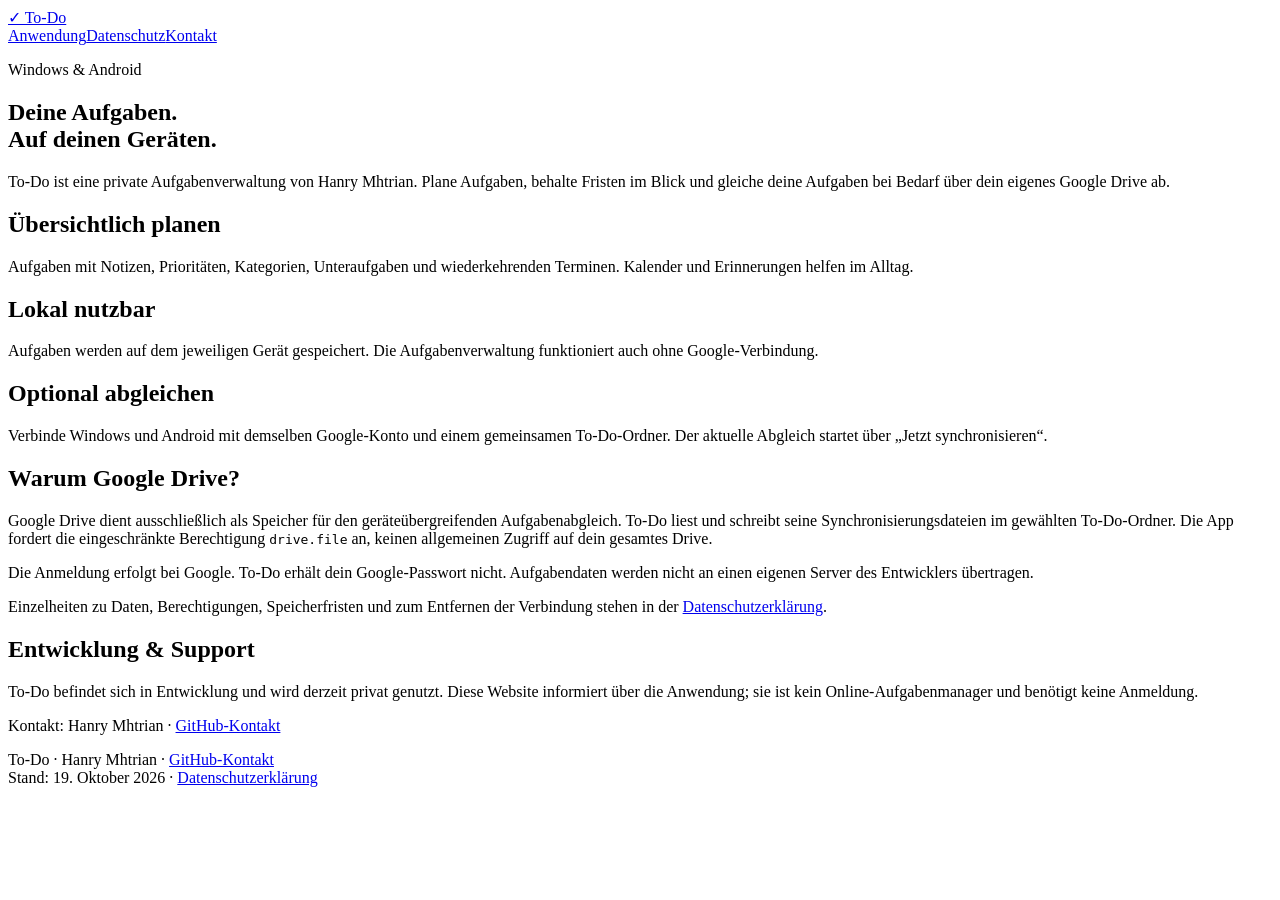
==== index.html @ 04342f7f "Add public To-Do app information without private contact data" ====
<!doctype html><html lang="de"><head><meta charset="utf-8"><meta name="viewport" content="width=device-width,initial-scale=1"><meta name="description" content="To-Do für Windows und Android – Aufgabenverwaltung und optionaler Abgleich über das eigene Google Drive."><title>Aufgaben auf deinen Geräten · To-Do</title><link rel="stylesheet" href="style.css"></head><body><header><a class="brand" href="./">✓ To-Do</a><nav aria-label="Hauptnavigation"><a href="./">Anwendung</a><a href="datenschutz.html">Datenschutz</a><a href="https://github.com/MhtrHan/to-do-app-info/issues">Kontakt</a></nav></header><main><section class="hero"><p class="tag">Windows &amp; Android</p><h1>Deine Aufgaben.<br>Auf deinen Geräten.</h1><p class="intro">To-Do ist eine private Aufgabenverwaltung von Hanry Mhtrian. Plane Aufgaben, behalte Fristen im Blick und gleiche deine Aufgaben bei Bedarf über dein eigenes Google Drive ab.</p></section><section class="cards" aria-label="Funktionen"><div class="card"><h2>Übersichtlich planen</h2><p>Aufgaben mit Notizen, Prioritäten, Kategorien, Unteraufgaben und wiederkehrenden Terminen. Kalender und Erinnerungen helfen im Alltag.</p></div><div class="card"><h2>Lokal nutzbar</h2><p>Aufgaben werden auf dem jeweiligen Gerät gespeichert. Die Aufgabenverwaltung funktioniert auch ohne Google-Verbindung.</p></div><div class="card"><h2>Optional abgleichen</h2><p>Verbinde Windows und Android mit demselben Google-Konto und einem gemeinsamen To-Do-Ordner. Der aktuelle Abgleich startet über „Jetzt synchronisieren“.</p></div></section><section><h2>Warum Google Drive?</h2><p>Google Drive dient ausschließlich als Speicher für den geräteübergreifenden Aufgabenabgleich. To-Do liest und schreibt seine Synchronisierungsdateien im gewählten To-Do-Ordner. Die App fordert die eingeschränkte Berechtigung <code>drive.file</code> an, keinen allgemeinen Zugriff auf dein gesamtes Drive.</p><div class="note">Die Anmeldung erfolgt bei Google. To-Do erhält dein Google-Passwort nicht. Aufgabendaten werden nicht an einen eigenen Server des Entwicklers übertragen.</div><p>Einzelheiten zu Daten, Berechtigungen, Speicherfristen und zum Entfernen der Verbindung stehen in der <a href="datenschutz.html">Datenschutzerklärung</a>.</p><h2>Entwicklung &amp; Support</h2><p>To-Do befindet sich in Entwicklung und wird derzeit privat genutzt. Diese Website informiert über die Anwendung; sie ist kein Online-Aufgabenmanager und benötigt keine Anmeldung.</p><p>Kontakt: Hanry Mhtrian · <a href="https://github.com/MhtrHan/to-do-app-info/issues">GitHub-Kontakt</a></p></section></main><footer>To-Do · Hanry Mhtrian · <a href="https://github.com/MhtrHan/to-do-app-info/issues">GitHub-Kontakt</a><br>Stand: 19. Oktober 2026 · <a href="datenschutz.html">Datenschutzerklärung</a></footer></body></html>
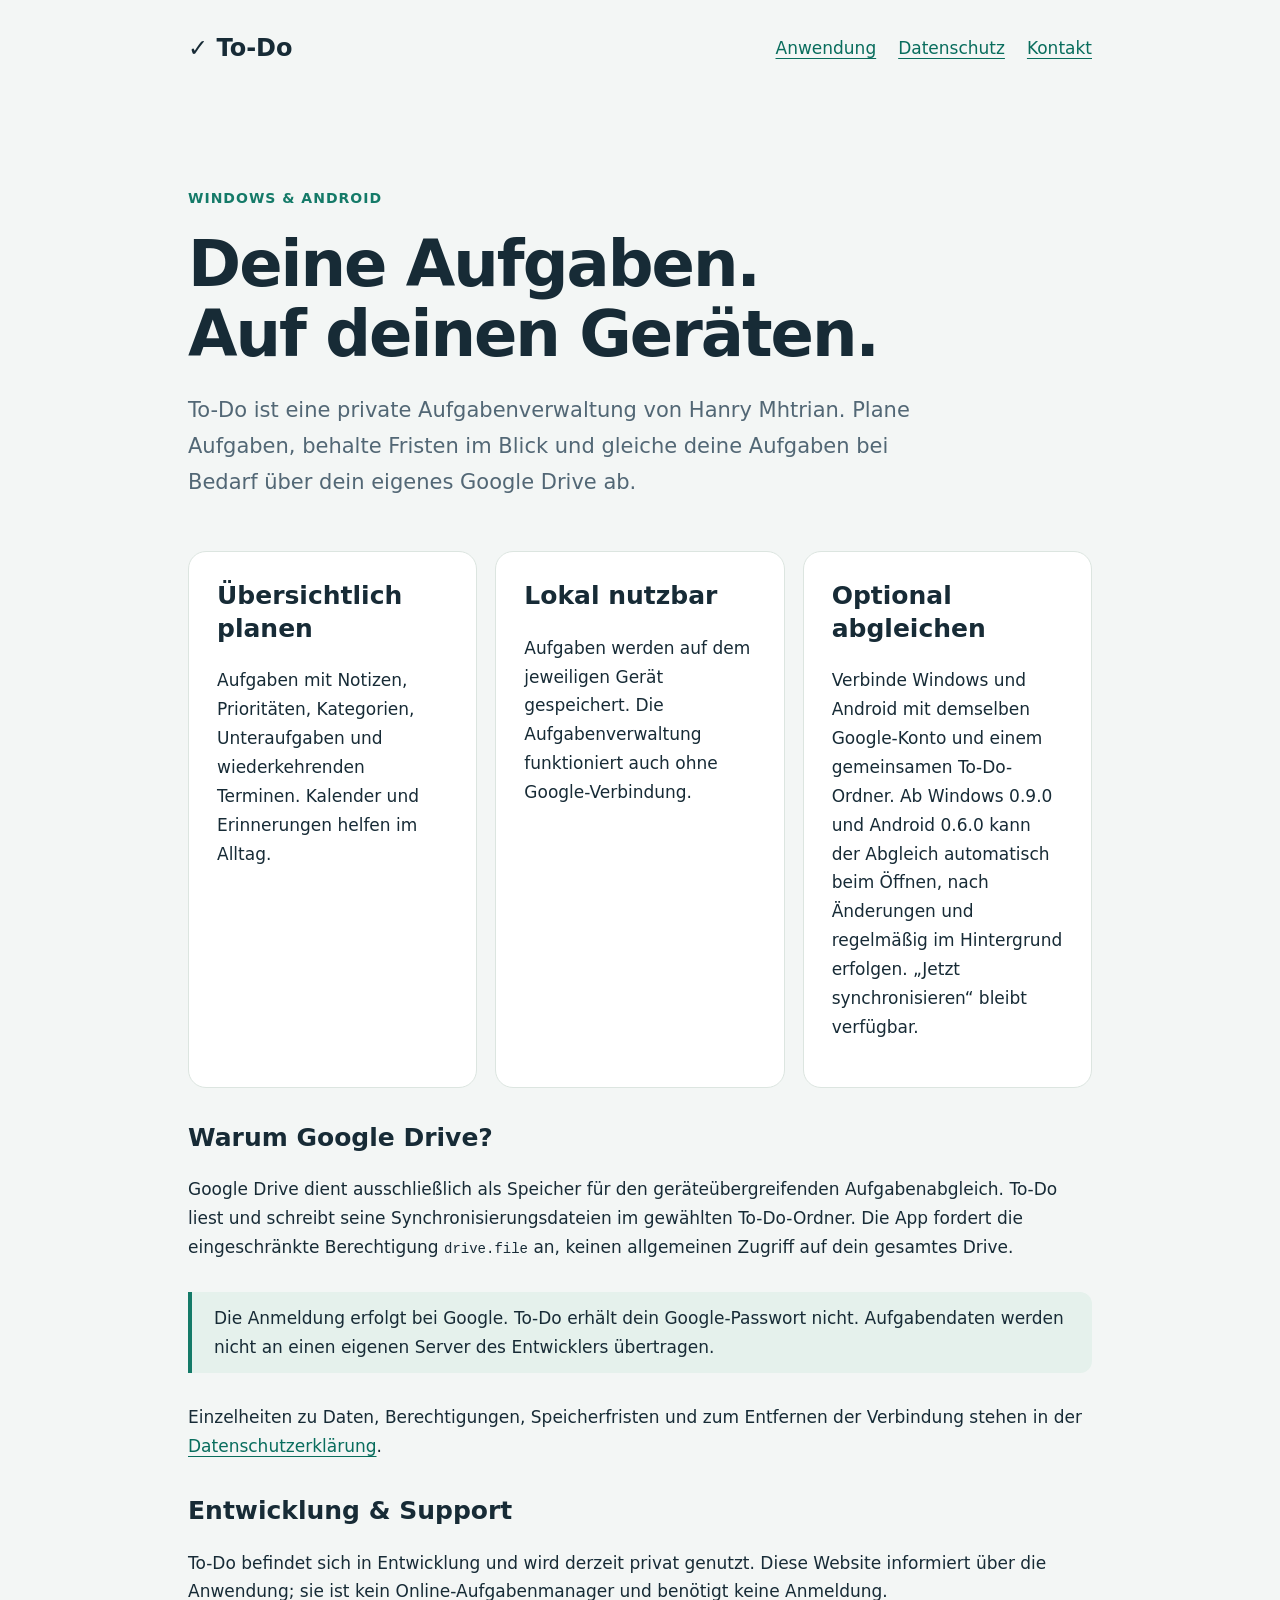
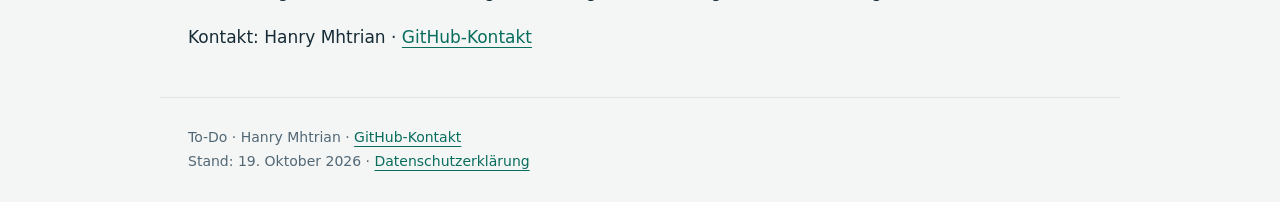
==== commit 41ea7e80: "Describe optional automatic synchronization and local account choice" ====
--- a/index.html
+++ b/index.html
@@ -1 +1 @@
-<!doctype html><html lang="de"><head><meta charset="utf-8"><meta name="viewport" content="width=device-width,initial-scale=1"><meta name="description" content="To-Do für Windows und Android – Aufgabenverwaltung und optionaler Abgleich über das eigene Google Drive."><title>Aufgaben auf deinen Geräten · To-Do</title><link rel="stylesheet" href="style.css"></head><body><header><a class="brand" href="./">✓ To-Do</a><nav aria-label="Hauptnavigation"><a href="./">Anwendung</a><a href="datenschutz.html">Datenschutz</a><a href="https://github.com/MhtrHan/to-do-app-info/issues">Kontakt</a></nav></header><main><section class="hero"><p class="tag">Windows &amp; Android</p><h1>Deine Aufgaben.<br>Auf deinen Geräten.</h1><p class="intro">To-Do ist eine private Aufgabenverwaltung von Hanry Mhtrian. Plane Aufgaben, behalte Fristen im Blick und gleiche deine Aufgaben bei Bedarf über dein eigenes Google Drive ab.</p></section><section class="cards" aria-label="Funktionen"><div class="card"><h2>Übersichtlich planen</h2><p>Aufgaben mit Notizen, Prioritäten, Kategorien, Unteraufgaben und wiederkehrenden Terminen. Kalender und Erinnerungen helfen im Alltag.</p></div><div class="card"><h2>Lokal nutzbar</h2><p>Aufgaben werden auf dem jeweiligen Gerät gespeichert. Die Aufgabenverwaltung funktioniert auch ohne Google-Verbindung.</p></div><div class="card"><h2>Optional abgleichen</h2><p>Verbinde Windows und Android mit demselben Google-Konto und einem gemeinsamen To-Do-Ordner. Der aktuelle Abgleich startet über „Jetzt synchronisieren“.</p></div></section><section><h2>Warum Google Drive?</h2><p>Google Drive dient ausschließlich als Speicher für den geräteübergreifenden Aufgabenabgleich. To-Do liest und schreibt seine Synchronisierungsdateien im gewählten To-Do-Ordner. Die App fordert die eingeschränkte Berechtigung <code>drive.file</code> an, keinen allgemeinen Zugriff auf dein gesamtes Drive.</p><div class="note">Die Anmeldung erfolgt bei Google. To-Do erhält dein Google-Passwort nicht. Aufgabendaten werden nicht an einen eigenen Server des Entwicklers übertragen.</div><p>Einzelheiten zu Daten, Berechtigungen, Speicherfristen und zum Entfernen der Verbindung stehen in der <a href="datenschutz.html">Datenschutzerklärung</a>.</p><h2>Entwicklung &amp; Support</h2><p>To-Do befindet sich in Entwicklung und wird derzeit privat genutzt. Diese Website informiert über die Anwendung; sie ist kein Online-Aufgabenmanager und benötigt keine Anmeldung.</p><p>Kontakt: Hanry Mhtrian · <a href="https://github.com/MhtrHan/to-do-app-info/issues">GitHub-Kontakt</a></p></section></main><footer>To-Do · Hanry Mhtrian · <a href="https://github.com/MhtrHan/to-do-app-info/issues">GitHub-Kontakt</a><br>Stand: 19. Oktober 2026 · <a href="datenschutz.html">Datenschutzerklärung</a></footer></body></html>+<!doctype html><html lang="de"><head><meta charset="utf-8"><meta name="viewport" content="width=device-width,initial-scale=1"><meta name="description" content="To-Do für Windows und Android – Aufgabenverwaltung und optionaler Abgleich über das eigene Google Drive."><title>Aufgaben auf deinen Geräten · To-Do</title><link rel="stylesheet" href="style.css"></head><body><header><a class="brand" href="./">✓ To-Do</a><nav aria-label="Hauptnavigation"><a href="./">Anwendung</a><a href="datenschutz.html">Datenschutz</a><a href="https://github.com/MhtrHan/to-do-app-info/issues">Kontakt</a></nav></header><main><section class="hero"><p class="tag">Windows &amp; Android</p><h1>Deine Aufgaben.<br>Auf deinen Geräten.</h1><p class="intro">To-Do ist eine private Aufgabenverwaltung von Hanry Mhtrian. Plane Aufgaben, behalte Fristen im Blick und gleiche deine Aufgaben bei Bedarf über dein eigenes Google Drive ab.</p></section><section class="cards" aria-label="Funktionen"><div class="card"><h2>Übersichtlich planen</h2><p>Aufgaben mit Notizen, Prioritäten, Kategorien, Unteraufgaben und wiederkehrenden Terminen. Kalender und Erinnerungen helfen im Alltag.</p></div><div class="card"><h2>Lokal nutzbar</h2><p>Aufgaben werden auf dem jeweiligen Gerät gespeichert. Die Aufgabenverwaltung funktioniert auch ohne Google-Verbindung.</p></div><div class="card"><h2>Optional abgleichen</h2><p>Verbinde Windows und Android mit demselben Google-Konto und einem gemeinsamen To-Do-Ordner. Ab Windows 0.9.0 und Android 0.6.0 kann der Abgleich automatisch beim Öffnen, nach Änderungen und regelmäßig im Hintergrund erfolgen. „Jetzt synchronisieren“ bleibt verfügbar.</p></div></section><section><h2>Warum Google Drive?</h2><p>Google Drive dient ausschließlich als Speicher für den geräteübergreifenden Aufgabenabgleich. To-Do liest und schreibt seine Synchronisierungsdateien im gewählten To-Do-Ordner. Die App fordert die eingeschränkte Berechtigung <code>drive.file</code> an, keinen allgemeinen Zugriff auf dein gesamtes Drive.</p><div class="note">Die Anmeldung erfolgt bei Google. To-Do erhält dein Google-Passwort nicht. Aufgabendaten werden nicht an einen eigenen Server des Entwicklers übertragen.</div><p>Einzelheiten zu Daten, Berechtigungen, Speicherfristen und zum Entfernen der Verbindung stehen in der <a href="datenschutz.html">Datenschutzerklärung</a>.</p><h2>Entwicklung &amp; Support</h2><p>To-Do befindet sich in Entwicklung und wird derzeit privat genutzt. Diese Website informiert über die Anwendung; sie ist kein Online-Aufgabenmanager und benötigt keine Anmeldung.</p><p>Kontakt: Hanry Mhtrian · <a href="https://github.com/MhtrHan/to-do-app-info/issues">GitHub-Kontakt</a></p></section></main><footer>To-Do · Hanry Mhtrian · <a href="https://github.com/MhtrHan/to-do-app-info/issues">GitHub-Kontakt</a><br>Stand: 19. Oktober 2026 · <a href="datenschutz.html">Datenschutzerklärung</a></footer></body></html>
--- a/style.css
+++ b/style.css
@@ -0,0 +1 @@
+:root{color-scheme:light;--ink:#172b36;--muted:#526775;--accent:#147a68}*{box-sizing:border-box}body{margin:0;background:#f3f6f5;color:var(--ink);font:17px/1.7 system-ui,sans-serif}header,main,footer{max-width:960px;margin:auto;padding:28px}header{display:flex;justify-content:space-between;align-items:center;gap:20px;flex-wrap:wrap}.brand{font-size:24px;font-weight:800;text-decoration:none;color:var(--ink)}nav{display:flex;gap:22px;flex-wrap:wrap}a{color:#096d5d;text-underline-offset:4px}a:focus-visible{outline:3px solid #147a68;outline-offset:5px}.hero{padding:48px 0 30px}.tag{color:var(--accent);font-weight:700;font-size:14px;letter-spacing:1px;text-transform:uppercase}h1{font-size:clamp(36px,7vw,64px);line-height:1.1;letter-spacing:-2px;margin:18px 0 24px}h2{font-size:25px;line-height:1.3;margin-top:34px}.intro{font-size:21px;max-width:730px;color:var(--muted)}.cards{display:grid;grid-template-columns:repeat(auto-fit,minmax(220px,1fr));gap:18px}.card,article{background:#fff;border:1px solid #dce5e0;border-radius:18px;padding:28px}.card h2{margin-top:0}.note{border-left:4px solid var(--accent);padding:12px 22px;background:#e5f1ec;border-radius:0 12px 12px 0;margin:30px 0}footer{font-size:14px;color:var(--muted);border-top:1px solid #dce5e0}code{overflow-wrap:anywhere;font-size:14px}li{margin:10px 0}@media(max-width:550px){header,main,footer{padding:20px}article{padding:22px}h1{letter-spacing:-1px}}
